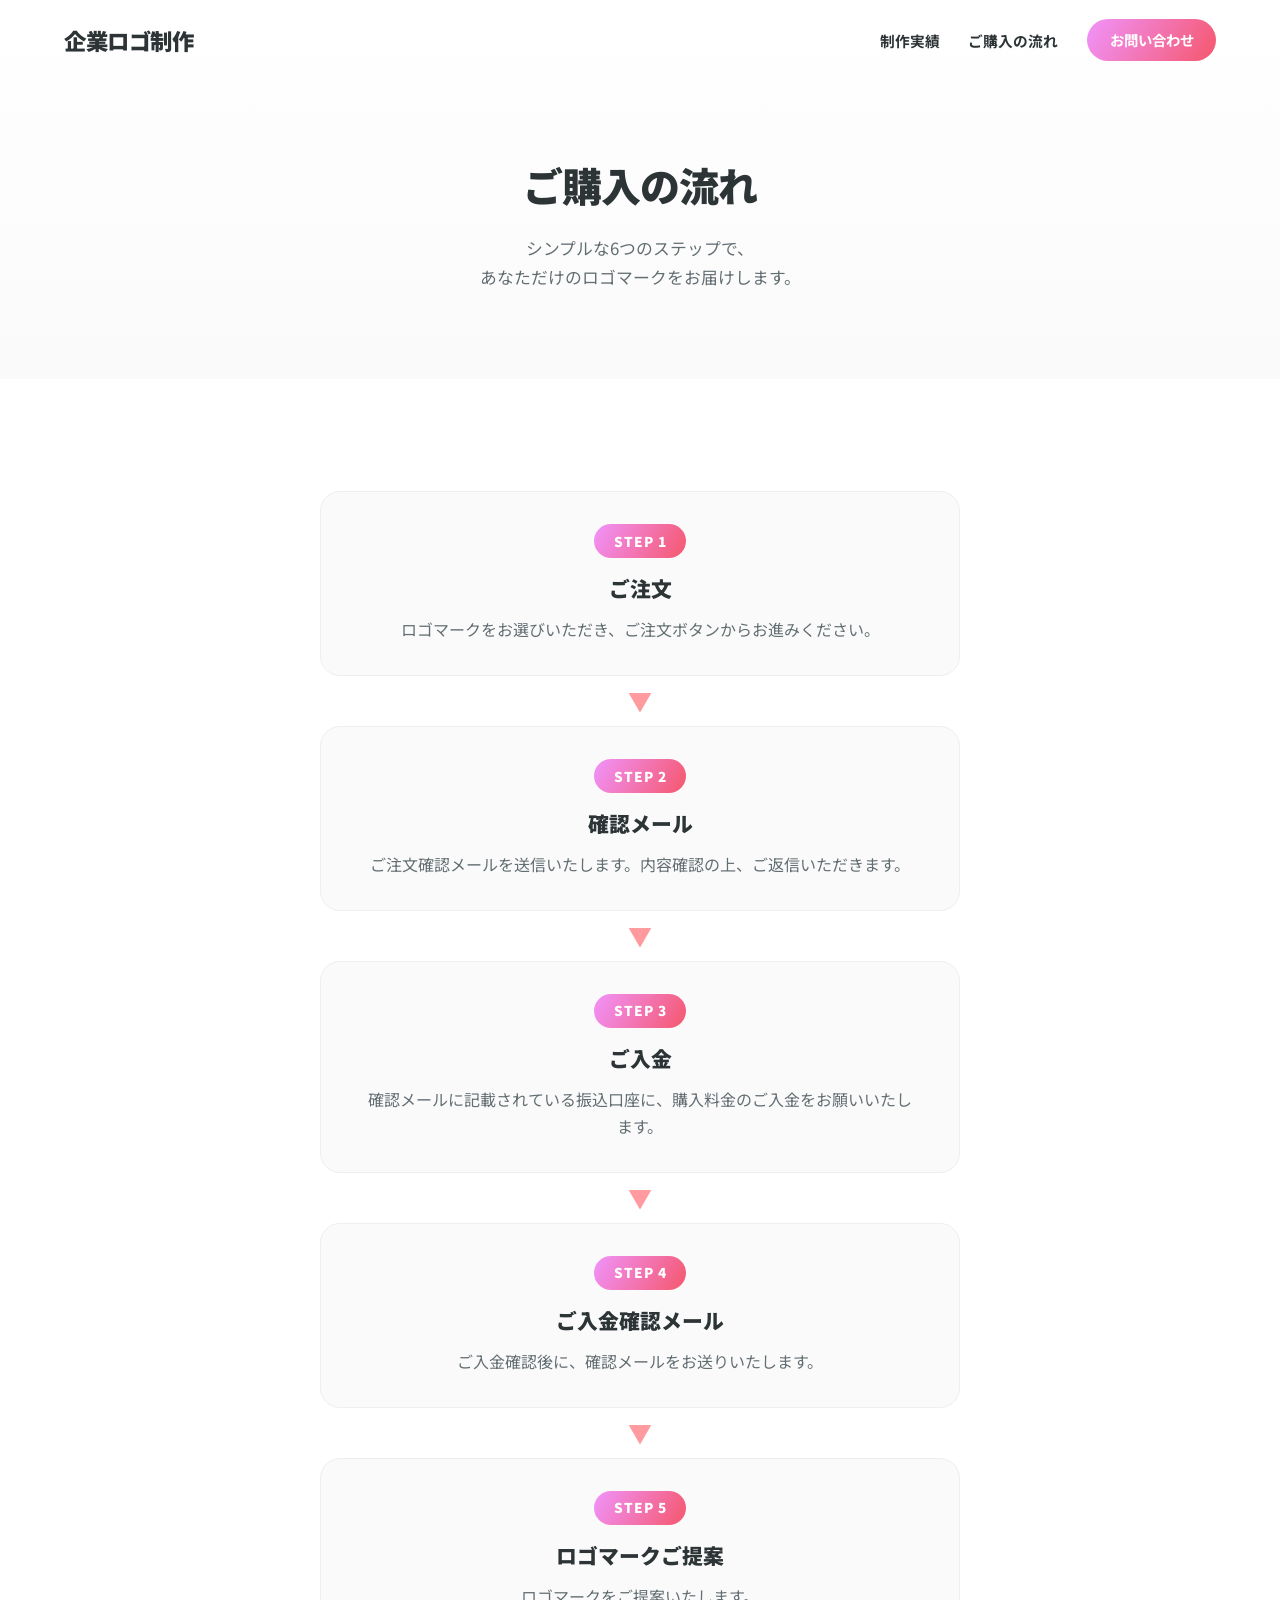
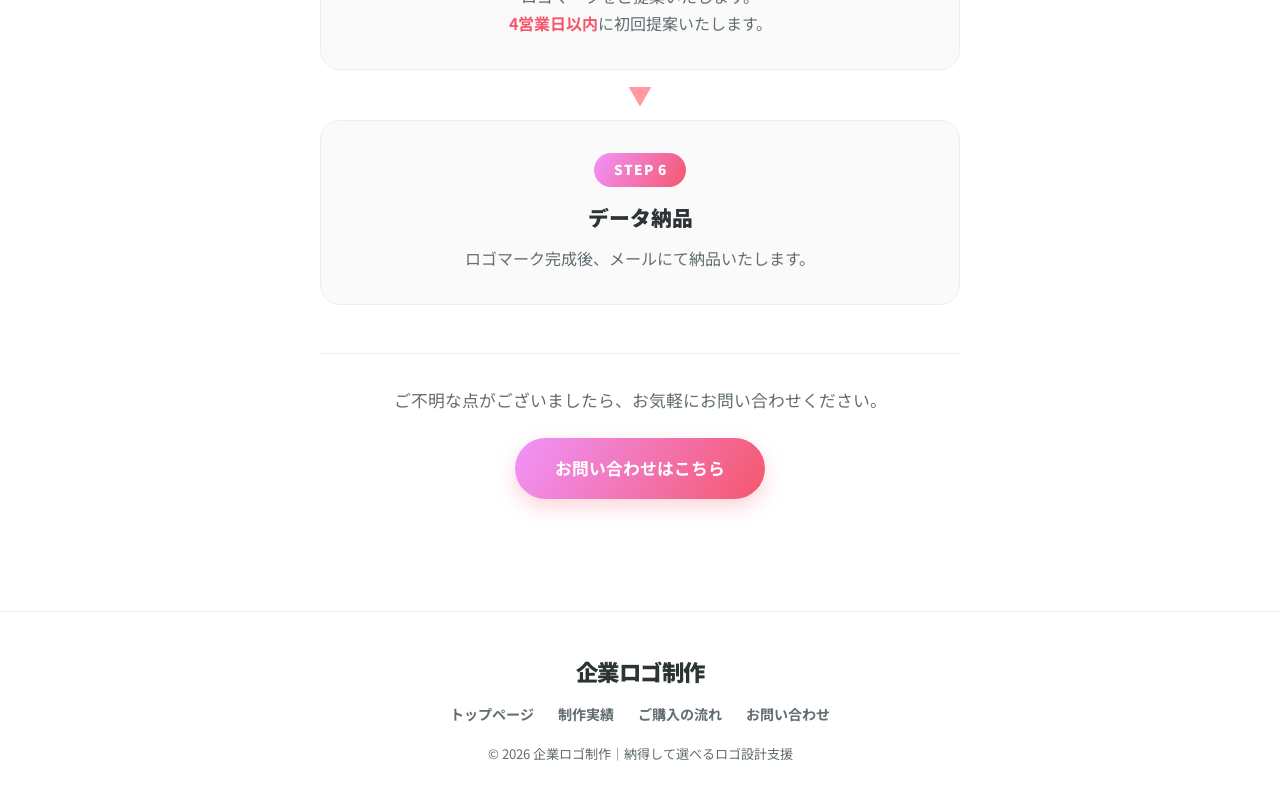
==== flow.html @ 07ab7337 "Add files via upload" ====
<!DOCTYPE html>
<html lang="ja">

<head>
    <meta charset="UTF-8">
    <meta name="viewport" content="width=device-width, initial-scale=1.0">
    <title>ご購入の流れ｜企業ロゴ制作</title>
    <meta name="description" content="企業ロゴの購入方法をSTEP1からSTEP6まで分かりやすくご案内します。">
    <link rel="preconnect" href="https://fonts.googleapis.com">
    <link rel="preconnect" href="https://fonts.gstatic.com" crossorigin>
    <link href="https://fonts.googleapis.com/css2?family=Noto+Sans+JP:wght@400;700;900&display=swap" rel="stylesheet">
    <link rel="stylesheet" href="style.css">
</head>

<body>
    <!-- Navbar -->
    <nav class="navbar">
        <a href="index.html" class="logo-text">企業ロゴ制作</a>
        <ul class="nav-links">
            <li><a href="index.html#gallery">制作実績</a></li>
            <li><a href="flow.html">ご購入の流れ</a></li>
            <li><a href="index.html#contact" class="btn-primary-sm">お問い合わせ</a></li>
        </ul>
        <button class="hamburger" id="hamburger" aria-label="メニューを開く">
            <span></span><span></span><span></span>
        </button>
    </nav>

    <!-- Flow Hero -->
    <header class="flow-hero">
        <div class="flow-hero-inner fade-in">
            <h1>ご購入の流れ</h1>
            <p>シンプルな6つのステップで、<br>あなただけのロゴマークをお届けします。</p>
        </div>
    </header>

    <!-- Steps Section -->
    <section class="steps-section section-padding">
        <div class="steps-container">

            <div class="step-card fade-in">
                <div class="step-number">STEP 1</div>
                <div class="step-label">ご注文</div>
                <p>ロゴマークをお選びいただき、ご注文ボタンからお進みください。</p>
            </div>

            <div class="step-arrow fade-in">▼</div>

            <div class="step-card fade-in">
                <div class="step-number">STEP 2</div>
                <div class="step-label">確認メール</div>
                <p>ご注文確認メールを送信いたします。内容確認の上、ご返信いただきます。</p>
            </div>

            <div class="step-arrow fade-in">▼</div>

            <div class="step-card fade-in">
                <div class="step-number">STEP 3</div>
                <div class="step-label">ご入金</div>
                <p>確認メールに記載されている振込口座に、購入料金のご入金をお願いいたします。</p>
            </div>

            <div class="step-arrow fade-in">▼</div>

            <div class="step-card fade-in">
                <div class="step-number">STEP 4</div>
                <div class="step-label">ご入金確認メール</div>
                <p>ご入金確認後に、確認メールをお送りいたします。</p>
            </div>

            <div class="step-arrow fade-in">▼</div>

            <div class="step-card fade-in">
                <div class="step-number">STEP 5</div>
                <div class="step-label">ロゴマークご提案</div>
                <p>ロゴマークをご提案いたします。<br><strong>4営業日以内</strong>に初回提案いたします。</p>
            </div>

            <div class="step-arrow fade-in">▼</div>

            <div class="step-card fade-in">
                <div class="step-number">STEP 6</div>
                <div class="step-label">データ納品</div>
                <p>ロゴマーク完成後、メールにて納品いたします。</p>
            </div>

        </div>

        <div class="steps-cta fade-in">
            <p>ご不明な点がございましたら、お気軽にお問い合わせください。</p>
            <a href="index.html#contact" class="btn-primary">お問い合わせはこちら</a>
        </div>
    </section>

    <!-- Footer -->
    <footer>
        <div class="footer-content">
            <div class="logo-text">企業ロゴ制作</div>
            <div class="footer-links">
                <a href="index.html">トップページ</a>
                <a href="index.html#gallery">制作実績</a>
                <a href="flow.html">ご購入の流れ</a>
                <a href="index.html#contact">お問い合わせ</a>
            </div>
            <p>&copy; 2026 企業ロゴ制作｜納得して選べるロゴ設計支援</p>
        </div>
    </footer>

    <script src="script.js"></script>
</body>

</html>
---- style.css ----
/* ===== Base Styles & Variables ===== */
:root {
    --bg-color: #fafafa;
    --text-main: #2d3436;
    --text-muted: #636e72;
    --primary: #f5576c;
    --primary-light: #ff9a9e;
    --primary-gradient: linear-gradient(135deg, #ff9a9e 0%, #fecfef 100%);
    --secondary-gradient: linear-gradient(120deg, #f093fb 0%, #f5576c 100%);
    --tertiary-gradient: linear-gradient(120deg, #84fab0 0%, #8fd3f4 100%);
    --accent-yellow: linear-gradient(135deg, #f6d365 0%, #fda085 100%);
    --accent-blue: linear-gradient(135deg, #a18cd1 0%, #fbc2eb 100%);
    --glass-bg: rgba(255, 255, 255, 0.85);
    --glass-border: rgba(255, 255, 255, 0.6);
    --card-shadow: 0 8px 32px rgba(0, 0, 0, 0.06);
    --font-main: 'Noto Sans JP', sans-serif;
    --transition: all 0.3s cubic-bezier(0.25, 0.8, 0.25, 1);
    --radius: 20px;
}

* {
    margin: 0;
    padding: 0;
    box-sizing: border-box;
}

html {
    scroll-behavior: smooth;
}

body {
    font-family: var(--font-main);
    background-color: var(--bg-color);
    color: var(--text-main);
    line-height: 1.7;
    overflow-x: hidden;
}

/* ===== Typography ===== */
h1,
h2,
h3,
h4 {
    font-weight: 900;
    line-height: 1.25;
    color: var(--text-main);
}

h1 {
    font-size: 3.2rem;
    margin-bottom: 1.5rem;
    letter-spacing: -1px;
}

h2 {
    font-size: 2.2rem;
    margin-bottom: 0.8rem;
}

.gradient-text {
    background: var(--secondary-gradient);
    -webkit-background-clip: text;
    -webkit-text-fill-color: transparent;
    background-clip: text;
}

p {
    color: var(--text-muted);
    font-size: 1.05rem;
    margin-bottom: 1.5rem;
}

/* ===== Section Title ===== */
.section-title {
    text-align: center;
    max-width: 600px;
    margin: 0 auto 3.5rem;
}

.section-title h2 {
    position: relative;
    display: inline-block;
}

.section-title h2::after {
    content: '';
    position: absolute;
    bottom: -8px;
    left: 50%;
    transform: translateX(-50%);
    width: 50px;
    height: 4px;
    background: var(--primary-gradient);
    border-radius: 2px;
}

/* ===== Glass Card ===== */
.glass-card {
    background: var(--glass-bg);
    backdrop-filter: blur(16px);
    border: 1px solid var(--glass-border);
    border-radius: var(--radius);
    padding: 2.5rem;
    box-shadow: var(--card-shadow);
    transition: var(--transition);
}

.glass-card:hover {
    transform: translateY(-4px);
    box-shadow: 0 14px 40px rgba(245, 87, 108, 0.12);
}

/* ===== Buttons ===== */
.btn-primary,
.btn-primary-sm {
    background: var(--secondary-gradient);
    color: #fff;
    border: none;
    border-radius: 50px;
    font-weight: 700;
    cursor: pointer;
    text-decoration: none;
    transition: var(--transition);
    display: inline-block;
    text-align: center;
}

.btn-primary {
    padding: 1rem 2.5rem;
    font-size: 1.05rem;
    box-shadow: 0 8px 20px rgba(245, 87, 108, 0.25);
}

.btn-primary-sm {
    padding: 0.55rem 1.4rem;
    font-size: 0.9rem;
}

.btn-primary:hover,
.btn-primary-sm:hover {
    transform: translateY(-3px) scale(1.02);
    box-shadow: 0 12px 28px rgba(245, 87, 108, 0.35);
}

.btn-secondary {
    background: #fff;
    color: var(--text-main);
    border: 2px solid #ffeaa7;
    border-radius: 50px;
    padding: 0.9rem 2.2rem;
    font-size: 1.05rem;
    font-weight: 700;
    text-decoration: none;
    transition: var(--transition);
    display: inline-block;
    box-shadow: 0 4px 12px rgba(0, 0, 0, 0.04);
}

.btn-secondary:hover {
    border-color: var(--primary-light);
    transform: translateY(-3px);
    box-shadow: 0 8px 20px rgba(255, 154, 158, 0.18);
}

.w-100 {
    width: 100%;
}

/* ===== Navigation ===== */
.navbar {
    display: flex;
    justify-content: space-between;
    align-items: center;
    padding: 1.2rem 5%;
    position: fixed;
    top: 0;
    left: 0;
    width: 100%;
    z-index: 1000;
    transition: var(--transition);
}

.navbar.scrolled {
    background: rgba(255, 255, 255, 0.92);
    backdrop-filter: blur(20px);
    box-shadow: 0 2px 12px rgba(0, 0, 0, 0.06);
    padding: 0.8rem 5%;
}

.logo-text {
    font-size: 1.4rem;
    font-weight: 900;
    color: var(--text-main);
    text-decoration: none;
    letter-spacing: -0.5px;
}

.nav-links {
    display: flex;
    list-style: none;
    gap: 1.8rem;
    align-items: center;
}

.nav-links a:not(.btn-primary-sm) {
    color: var(--text-main);
    text-decoration: none;
    font-weight: 700;
    font-size: 0.92rem;
    transition: var(--transition);
}

.nav-links a:not(.btn-primary-sm):hover {
    color: var(--primary);
}

/* Hamburger */
.hamburger {
    display: none;
    background: none;
    border: none;
    cursor: pointer;
    flex-direction: column;
    gap: 5px;
    padding: 6px;
    z-index: 1001;
}

.hamburger span {
    display: block;
    width: 24px;
    height: 2.5px;
    background: var(--text-main);
    border-radius: 2px;
    transition: var(--transition);
}

/* ===== Layout ===== */
.section-padding {
    padding: 7rem 5%;
}

/* ===== Hero (LP Top Page) ===== */
.hero {
    min-height: 100vh;
    display: flex;
    align-items: center;
    justify-content: center;
    text-align: center;
    padding: 0 5%;
    position: relative;
    background: linear-gradient(180deg, #fff 0%, var(--bg-color) 100%);
}

.hero-inner {
    max-width: 720px;
}

.hero-sub {
    font-size: 1.15rem;
    max-width: 520px;
    margin: 0 auto 2.5rem;
}

.hero-buttons {
    display: flex;
    gap: 1rem;
    justify-content: center;
    flex-wrap: wrap;
}

/* ===== Gallery Grid (Instagram-style) ===== */
.gallery {
    background: #fff;
}

.gallery-grid {
    display: grid;
    grid-template-columns: repeat(3, 1fr);
    gap: 4px;
    max-width: 960px;
    margin: 0 auto;
    border-radius: var(--radius);
    overflow: hidden;
}

.gallery-item {
    aspect-ratio: 1 / 1;
    overflow: hidden;
    position: relative;
    cursor: pointer;
    background: #f0f0f0;
}

.gallery-item img {
    width: 100%;
    height: 100%;
    object-fit: cover;
    transition: transform 0.4s ease;
}

.gallery-item:hover img {
    transform: scale(1.08);
}

/* Placeholder logos (until real images) */
.placeholder-logo {
    width: 100%;
    height: 100%;
    display: flex;
    align-items: center;
    justify-content: center;
    font-size: 3rem;
    font-weight: 900;
    color: #fff;
    text-shadow: 0 3px 8px rgba(0, 0, 0, 0.15);
    transition: transform 0.4s ease;
}

.gallery-item:hover .placeholder-logo {
    transform: scale(1.08);
}

.grad-bg-1 {
    background: var(--primary-gradient);
}

.grad-bg-2 {
    background: var(--secondary-gradient);
}

.grad-bg-3 {
    background: var(--tertiary-gradient);
}

.grad-bg-4 {
    background: var(--accent-yellow);
}

.grad-bg-5 {
    background: var(--accent-blue);
}

.grad-bg-6 {
    background: linear-gradient(135deg, #667eea 0%, #764ba2 100%);
}

/* ===== Contact ===== */
.contact-container {
    display: flex;
    gap: 3.5rem;
    max-width: 960px;
    margin: 0 auto;
    background: #fff;
}

.contact-info {
    flex: 1;
}

.contact-info h2 {
    position: relative;
    display: inline-block;
}

.contact-info h2::after {
    content: '';
    position: absolute;
    bottom: -8px;
    left: 0;
    width: 40px;
    height: 4px;
    background: var(--primary-gradient);
    border-radius: 2px;
}

.contact-form {
    flex: 1;
    display: flex;
    flex-direction: column;
    gap: 1.3rem;
}

.form-group {
    display: flex;
    flex-direction: column;
    gap: 0.4rem;
}

label {
    font-size: 0.88rem;
    font-weight: 700;
    color: var(--text-main);
}

input,
textarea {
    background: #f8f9fa;
    border: 2px solid #e9ecef;
    border-radius: 12px;
    padding: 0.9rem 1rem;
    color: var(--text-main);
    font-family: var(--font-main);
    font-size: 1rem;
    transition: var(--transition);
}

input:focus,
textarea:focus {
    outline: none;
    border-color: var(--primary-light);
    background: #fff;
    box-shadow: 0 0 0 4px rgba(255, 154, 158, 0.15);
}

/* ===== Flow Page Hero ===== */
.flow-hero {
    padding: 10rem 5% 4rem;
    text-align: center;
    background: linear-gradient(180deg, #fff 0%, var(--bg-color) 100%);
}

.flow-hero-inner {
    max-width: 600px;
    margin: 0 auto;
}

.flow-hero h1 {
    font-size: 2.5rem;
}

/* ===== Steps ===== */
.steps-section {
    background: #fff;
}

.steps-container {
    max-width: 640px;
    margin: 0 auto;
    display: flex;
    flex-direction: column;
    align-items: center;
    gap: 0;
}

.step-card {
    width: 100%;
    background: var(--bg-color);
    border: 1px solid #eee;
    border-radius: var(--radius);
    padding: 2rem 2.5rem;
    text-align: center;
    transition: var(--transition);
}

.step-card:hover {
    transform: translateY(-3px);
    box-shadow: 0 10px 25px rgba(0, 0, 0, 0.06);
    border-color: var(--primary-light);
}

.step-number {
    display: inline-block;
    background: var(--secondary-gradient);
    color: #fff;
    font-weight: 900;
    font-size: 0.85rem;
    padding: 0.35rem 1.2rem;
    border-radius: 50px;
    margin-bottom: 0.8rem;
    letter-spacing: 1px;
}

.step-label {
    font-size: 1.3rem;
    font-weight: 900;
    margin-bottom: 0.6rem;
    color: var(--text-main);
}

.step-card p {
    margin-bottom: 0;
    font-size: 1rem;
}

.step-card p strong {
    color: var(--primary);
}

.step-arrow {
    font-size: 1.5rem;
    color: var(--primary-light);
    padding: 0.8rem 0;
    text-align: center;
    line-height: 1;
}

.steps-cta {
    text-align: center;
    margin-top: 3rem;
    padding-top: 2rem;
    border-top: 1px solid #eee;
    max-width: 640px;
    margin-left: auto;
    margin-right: auto;
}

/* ===== Footer ===== */
footer {
    padding: 2.5rem 5%;
    border-top: 1px solid #eee;
    text-align: center;
    background: #fff;
}

footer .logo-text {
    margin-bottom: 0.8rem;
    display: block;
}

.footer-links {
    display: flex;
    justify-content: center;
    gap: 1.5rem;
    margin-bottom: 1rem;
    flex-wrap: wrap;
}

.footer-links a {
    color: var(--text-muted);
    text-decoration: none;
    font-size: 0.88rem;
    font-weight: 700;
    transition: var(--transition);
}

.footer-links a:hover {
    color: var(--primary);
}

footer p {
    margin: 0;
    font-size: 0.82rem;
}

/* ===== Animations ===== */
.fade-in {
    opacity: 0;
    transform: translateY(24px);
    transition: opacity 0.7s ease-out, transform 0.7s ease-out;
}

.fade-in.appear {
    opacity: 1;
    transform: translateY(0);
}

.scroll-delay-1 {
    transition-delay: 0.15s;
}

.scroll-delay-2 {
    transition-delay: 0.3s;
}

/* ===== Responsive ===== */
@media (max-width: 900px) {
    h1 {
        font-size: 2.5rem;
    }

    .contact-container {
        flex-direction: column;
    }

    .gallery-grid {
        grid-template-columns: repeat(3, 1fr);
        gap: 3px;
    }
}

@media (max-width: 600px) {
    .nav-links {
        display: none;
        flex-direction: column;
        position: fixed;
        top: 0;
        left: 0;
        width: 100%;
        height: 100vh;
        background: rgba(255, 255, 255, 0.97);
        justify-content: center;
        align-items: center;
        gap: 2rem;
        z-index: 999;
    }

    .nav-links.active {
        display: flex;
    }

    .hamburger {
        display: flex;
    }

    .hamburger.active span:nth-child(1) {
        transform: rotate(45deg) translate(5px, 5px);
    }

    .hamburger.active span:nth-child(2) {
        opacity: 0;
    }

    .hamburger.active span:nth-child(3) {
        transform: rotate(-45deg) translate(5px, -5px);
    }

    h1 {
        font-size: 2rem;
    }

    .section-padding {
        padding: 4.5rem 5%;
    }

    h2 {
        font-size: 1.7rem;
    }

    .gallery-grid {
        grid-template-columns: repeat(2, 1fr);
        gap: 2px;
        border-radius: 12px;
    }

    .step-card {
        padding: 1.5rem;
    }

    .contact-container {
        padding: 1.5rem;
    }
}
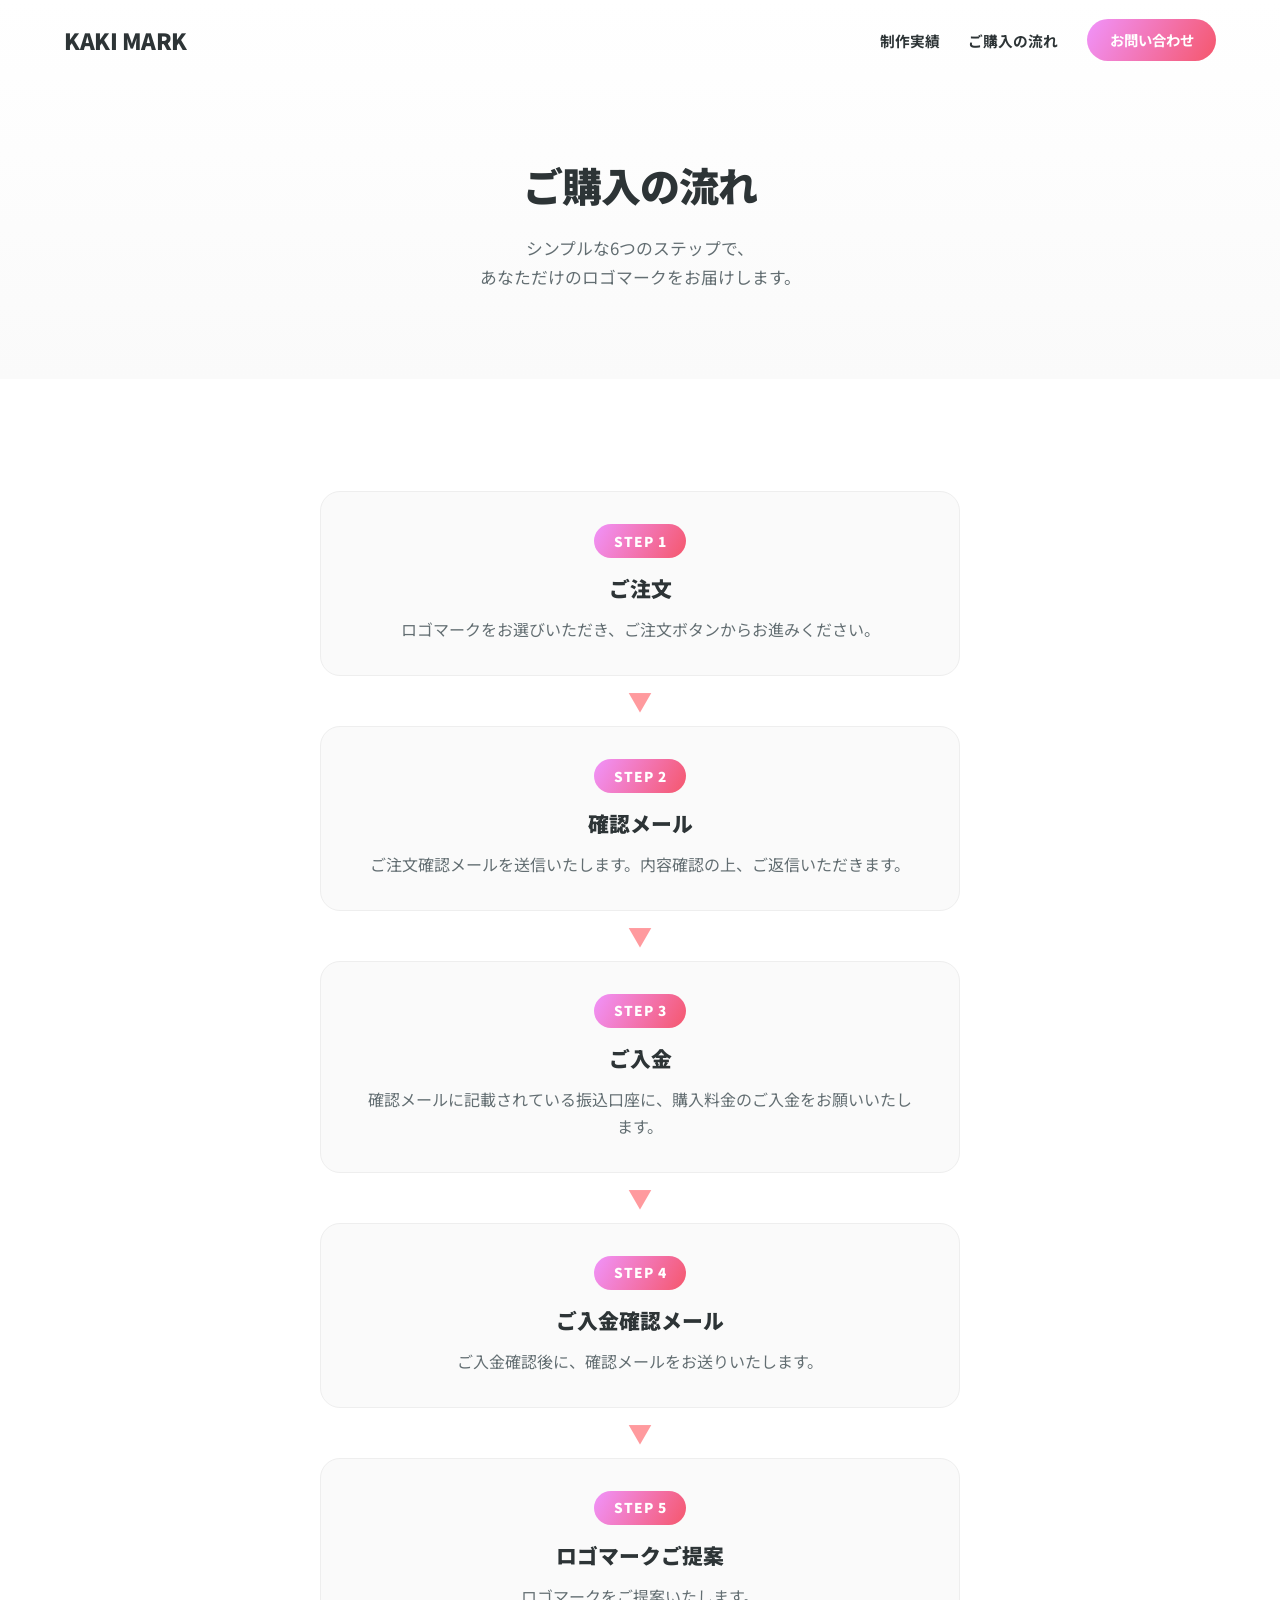
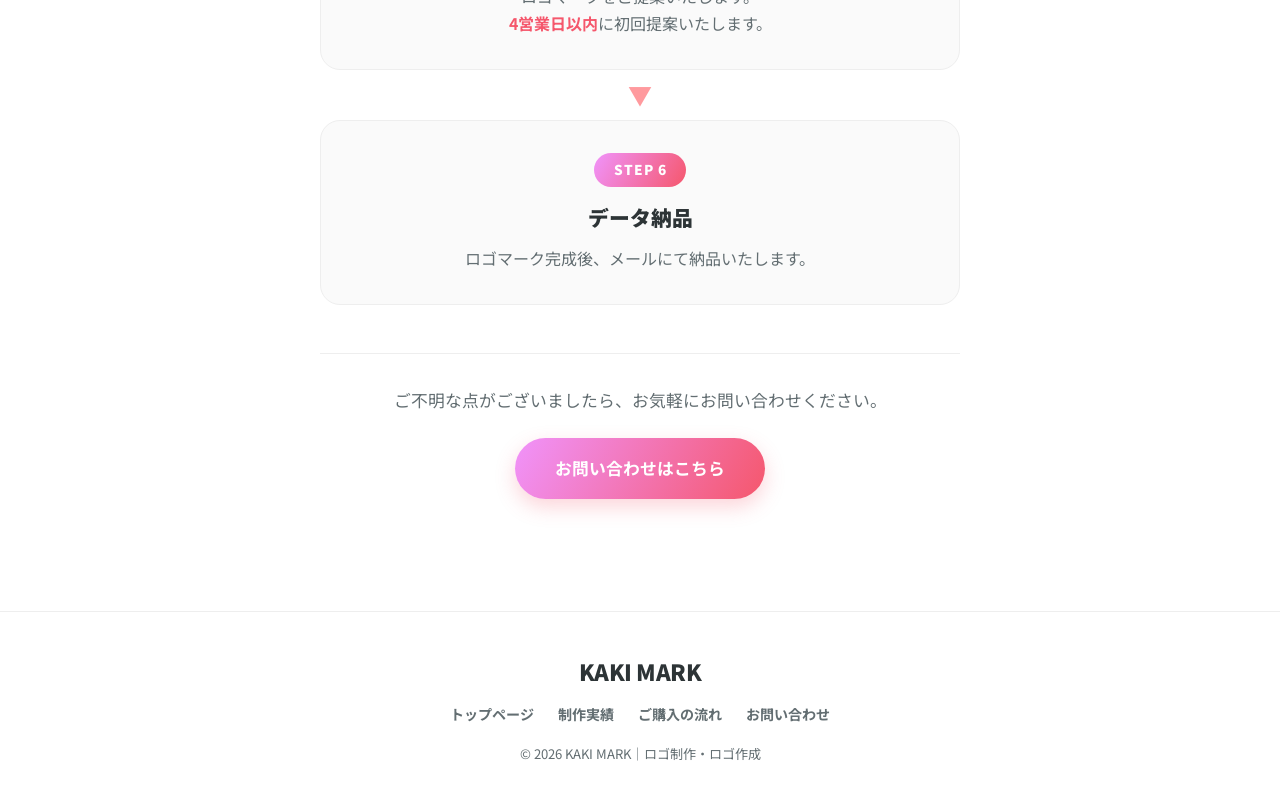
==== commit 5aad49d4: "Add files via upload" ====
--- a/flow.html
+++ b/flow.html
@@ -4,18 +4,19 @@
 <head>
     <meta charset="UTF-8">
     <meta name="viewport" content="width=device-width, initial-scale=1.0">
-    <title>ご購入の流れ｜企業ロゴ制作</title>
+    <title>ご購入の流れ｜KAKI MARK</title>
     <meta name="description" content="企業ロゴの購入方法をSTEP1からSTEP6まで分かりやすくご案内します。">
     <link rel="preconnect" href="https://fonts.googleapis.com">
     <link rel="preconnect" href="https://fonts.gstatic.com" crossorigin>
     <link href="https://fonts.googleapis.com/css2?family=Noto+Sans+JP:wght@400;700;900&display=swap" rel="stylesheet">
+    <link rel="canonical" href="https://kaki-palette.github.io/logo-LP/flow.html">
     <link rel="stylesheet" href="style.css">
 </head>
 
 <body>
     <!-- Navbar -->
     <nav class="navbar">
-        <a href="index.html" class="logo-text">企業ロゴ制作</a>
+        <a href="index.html" class="logo-text">KAKI MARK</a>
         <ul class="nav-links">
             <li><a href="index.html#gallery">制作実績</a></li>
             <li><a href="flow.html">ご購入の流れ</a></li>
@@ -95,14 +96,14 @@
     <!-- Footer -->
     <footer>
         <div class="footer-content">
-            <div class="logo-text">企業ロゴ制作</div>
+            <div class="logo-text">KAKI MARK</div>
             <div class="footer-links">
                 <a href="index.html">トップページ</a>
                 <a href="index.html#gallery">制作実績</a>
                 <a href="flow.html">ご購入の流れ</a>
                 <a href="index.html#contact">お問い合わせ</a>
             </div>
-            <p>&copy; 2026 企業ロゴ制作｜納得して選べるロゴ設計支援</p>
+            <p>&copy; 2026 KAKI MARK｜ロゴ制作・ロゴ作成</p>
         </div>
     </footer>
 
--- a/style.css
+++ b/style.css
@@ -1,643 +1,1250 @@
-/* ===== Base Styles & Variables ===== */
-:root {
-    --bg-color: #fafafa;
-    --text-main: #2d3436;
-    --text-muted: #636e72;
-    --primary: #f5576c;
-    --primary-light: #ff9a9e;
-    --primary-gradient: linear-gradient(135deg, #ff9a9e 0%, #fecfef 100%);
-    --secondary-gradient: linear-gradient(120deg, #f093fb 0%, #f5576c 100%);
-    --tertiary-gradient: linear-gradient(120deg, #84fab0 0%, #8fd3f4 100%);
-    --accent-yellow: linear-gradient(135deg, #f6d365 0%, #fda085 100%);
-    --accent-blue: linear-gradient(135deg, #a18cd1 0%, #fbc2eb 100%);
-    --glass-bg: rgba(255, 255, 255, 0.85);
-    --glass-border: rgba(255, 255, 255, 0.6);
-    --card-shadow: 0 8px 32px rgba(0, 0, 0, 0.06);
-    --font-main: 'Noto Sans JP', sans-serif;
-    --transition: all 0.3s cubic-bezier(0.25, 0.8, 0.25, 1);
-    --radius: 20px;
-}
-
-* {
-    margin: 0;
-    padding: 0;
-    box-sizing: border-box;
-}
-
-html {
-    scroll-behavior: smooth;
-}
-
-body {
-    font-family: var(--font-main);
-    background-color: var(--bg-color);
-    color: var(--text-main);
-    line-height: 1.7;
-    overflow-x: hidden;
-}
-
-/* ===== Typography ===== */
-h1,
-h2,
-h3,
-h4 {
-    font-weight: 900;
-    line-height: 1.25;
-    color: var(--text-main);
-}
-
-h1 {
-    font-size: 3.2rem;
-    margin-bottom: 1.5rem;
-    letter-spacing: -1px;
-}
-
-h2 {
-    font-size: 2.2rem;
-    margin-bottom: 0.8rem;
-}
-
-.gradient-text {
-    background: var(--secondary-gradient);
-    -webkit-background-clip: text;
-    -webkit-text-fill-color: transparent;
-    background-clip: text;
-}
-
-p {
-    color: var(--text-muted);
-    font-size: 1.05rem;
-    margin-bottom: 1.5rem;
-}
-
-/* ===== Section Title ===== */
-.section-title {
-    text-align: center;
-    max-width: 600px;
-    margin: 0 auto 3.5rem;
-}
-
-.section-title h2 {
-    position: relative;
-    display: inline-block;
-}
-
-.section-title h2::after {
-    content: '';
-    position: absolute;
-    bottom: -8px;
-    left: 50%;
-    transform: translateX(-50%);
-    width: 50px;
-    height: 4px;
-    background: var(--primary-gradient);
-    border-radius: 2px;
-}
-
-/* ===== Glass Card ===== */
-.glass-card {
-    background: var(--glass-bg);
-    backdrop-filter: blur(16px);
-    border: 1px solid var(--glass-border);
-    border-radius: var(--radius);
-    padding: 2.5rem;
-    box-shadow: var(--card-shadow);
-    transition: var(--transition);
-}
-
-.glass-card:hover {
-    transform: translateY(-4px);
-    box-shadow: 0 14px 40px rgba(245, 87, 108, 0.12);
-}
-
-/* ===== Buttons ===== */
-.btn-primary,
-.btn-primary-sm {
-    background: var(--secondary-gradient);
-    color: #fff;
-    border: none;
-    border-radius: 50px;
-    font-weight: 700;
-    cursor: pointer;
-    text-decoration: none;
-    transition: var(--transition);
-    display: inline-block;
-    text-align: center;
-}
-
-.btn-primary {
-    padding: 1rem 2.5rem;
-    font-size: 1.05rem;
-    box-shadow: 0 8px 20px rgba(245, 87, 108, 0.25);
-}
-
-.btn-primary-sm {
-    padding: 0.55rem 1.4rem;
-    font-size: 0.9rem;
-}
-
-.btn-primary:hover,
-.btn-primary-sm:hover {
-    transform: translateY(-3px) scale(1.02);
-    box-shadow: 0 12px 28px rgba(245, 87, 108, 0.35);
-}
-
-.btn-secondary {
-    background: #fff;
-    color: var(--text-main);
-    border: 2px solid #ffeaa7;
-    border-radius: 50px;
-    padding: 0.9rem 2.2rem;
-    font-size: 1.05rem;
-    font-weight: 700;
-    text-decoration: none;
-    transition: var(--transition);
-    display: inline-block;
-    box-shadow: 0 4px 12px rgba(0, 0, 0, 0.04);
-}
-
-.btn-secondary:hover {
-    border-color: var(--primary-light);
-    transform: translateY(-3px);
-    box-shadow: 0 8px 20px rgba(255, 154, 158, 0.18);
-}
-
-.w-100 {
-    width: 100%;
-}
-
-/* ===== Navigation ===== */
-.navbar {
-    display: flex;
-    justify-content: space-between;
-    align-items: center;
-    padding: 1.2rem 5%;
-    position: fixed;
-    top: 0;
-    left: 0;
-    width: 100%;
-    z-index: 1000;
-    transition: var(--transition);
-}
-
-.navbar.scrolled {
-    background: rgba(255, 255, 255, 0.92);
-    backdrop-filter: blur(20px);
-    box-shadow: 0 2px 12px rgba(0, 0, 0, 0.06);
-    padding: 0.8rem 5%;
-}
-
-.logo-text {
-    font-size: 1.4rem;
-    font-weight: 900;
-    color: var(--text-main);
-    text-decoration: none;
-    letter-spacing: -0.5px;
-}
-
-.nav-links {
-    display: flex;
-    list-style: none;
-    gap: 1.8rem;
-    align-items: center;
-}
-
-.nav-links a:not(.btn-primary-sm) {
-    color: var(--text-main);
-    text-decoration: none;
-    font-weight: 700;
-    font-size: 0.92rem;
-    transition: var(--transition);
-}
-
-.nav-links a:not(.btn-primary-sm):hover {
-    color: var(--primary);
-}
-
-/* Hamburger */
-.hamburger {
-    display: none;
-    background: none;
-    border: none;
-    cursor: pointer;
-    flex-direction: column;
-    gap: 5px;
-    padding: 6px;
-    z-index: 1001;
-}
-
-.hamburger span {
-    display: block;
-    width: 24px;
-    height: 2.5px;
-    background: var(--text-main);
-    border-radius: 2px;
-    transition: var(--transition);
-}
-
-/* ===== Layout ===== */
-.section-padding {
-    padding: 7rem 5%;
-}
-
-/* ===== Hero (LP Top Page) ===== */
-.hero {
-    min-height: 100vh;
-    display: flex;
-    align-items: center;
-    justify-content: center;
-    text-align: center;
-    padding: 0 5%;
-    position: relative;
-    background: linear-gradient(180deg, #fff 0%, var(--bg-color) 100%);
-}
-
-.hero-inner {
-    max-width: 720px;
-}
-
-.hero-sub {
-    font-size: 1.15rem;
-    max-width: 520px;
-    margin: 0 auto 2.5rem;
-}
-
-.hero-buttons {
-    display: flex;
-    gap: 1rem;
-    justify-content: center;
-    flex-wrap: wrap;
-}
-
-/* ===== Gallery Grid (Instagram-style) ===== */
-.gallery {
-    background: #fff;
-}
-
-.gallery-grid {
-    display: grid;
-    grid-template-columns: repeat(3, 1fr);
-    gap: 4px;
-    max-width: 960px;
-    margin: 0 auto;
-    border-radius: var(--radius);
-    overflow: hidden;
-}
-
-.gallery-item {
-    aspect-ratio: 1 / 1;
-    overflow: hidden;
-    position: relative;
-    cursor: pointer;
-    background: #f0f0f0;
-}
-
-.gallery-item img {
-    width: 100%;
-    height: 100%;
-    object-fit: cover;
-    transition: transform 0.4s ease;
-}
-
-.gallery-item:hover img {
-    transform: scale(1.08);
-}
-
-/* Placeholder logos (until real images) */
-.placeholder-logo {
-    width: 100%;
-    height: 100%;
-    display: flex;
-    align-items: center;
-    justify-content: center;
-    font-size: 3rem;
-    font-weight: 900;
-    color: #fff;
-    text-shadow: 0 3px 8px rgba(0, 0, 0, 0.15);
-    transition: transform 0.4s ease;
-}
-
-.gallery-item:hover .placeholder-logo {
-    transform: scale(1.08);
-}
-
-.grad-bg-1 {
-    background: var(--primary-gradient);
-}
-
-.grad-bg-2 {
-    background: var(--secondary-gradient);
-}
-
-.grad-bg-3 {
-    background: var(--tertiary-gradient);
-}
-
-.grad-bg-4 {
-    background: var(--accent-yellow);
-}
-
-.grad-bg-5 {
-    background: var(--accent-blue);
-}
-
-.grad-bg-6 {
-    background: linear-gradient(135deg, #667eea 0%, #764ba2 100%);
-}
-
-/* ===== Contact ===== */
-.contact-container {
-    display: flex;
-    gap: 3.5rem;
-    max-width: 960px;
-    margin: 0 auto;
-    background: #fff;
-}
-
-.contact-info {
-    flex: 1;
-}
-
-.contact-info h2 {
-    position: relative;
-    display: inline-block;
-}
-
-.contact-info h2::after {
-    content: '';
-    position: absolute;
-    bottom: -8px;
-    left: 0;
-    width: 40px;
-    height: 4px;
-    background: var(--primary-gradient);
-    border-radius: 2px;
-}
-
-.contact-form {
-    flex: 1;
-    display: flex;
-    flex-direction: column;
-    gap: 1.3rem;
-}
-
-.form-group {
-    display: flex;
-    flex-direction: column;
-    gap: 0.4rem;
-}
-
-label {
-    font-size: 0.88rem;
-    font-weight: 700;
-    color: var(--text-main);
-}
-
-input,
-textarea {
-    background: #f8f9fa;
-    border: 2px solid #e9ecef;
-    border-radius: 12px;
-    padding: 0.9rem 1rem;
-    color: var(--text-main);
-    font-family: var(--font-main);
-    font-size: 1rem;
-    transition: var(--transition);
-}
-
-input:focus,
-textarea:focus {
-    outline: none;
-    border-color: var(--primary-light);
-    background: #fff;
-    box-shadow: 0 0 0 4px rgba(255, 154, 158, 0.15);
-}
-
-/* ===== Flow Page Hero ===== */
-.flow-hero {
-    padding: 10rem 5% 4rem;
-    text-align: center;
-    background: linear-gradient(180deg, #fff 0%, var(--bg-color) 100%);
-}
-
-.flow-hero-inner {
-    max-width: 600px;
-    margin: 0 auto;
-}
-
-.flow-hero h1 {
-    font-size: 2.5rem;
-}
-
-/* ===== Steps ===== */
-.steps-section {
-    background: #fff;
-}
-
-.steps-container {
-    max-width: 640px;
-    margin: 0 auto;
-    display: flex;
-    flex-direction: column;
-    align-items: center;
-    gap: 0;
-}
-
-.step-card {
-    width: 100%;
-    background: var(--bg-color);
-    border: 1px solid #eee;
-    border-radius: var(--radius);
-    padding: 2rem 2.5rem;
-    text-align: center;
-    transition: var(--transition);
-}
-
-.step-card:hover {
-    transform: translateY(-3px);
-    box-shadow: 0 10px 25px rgba(0, 0, 0, 0.06);
-    border-color: var(--primary-light);
-}
-
-.step-number {
-    display: inline-block;
-    background: var(--secondary-gradient);
-    color: #fff;
-    font-weight: 900;
-    font-size: 0.85rem;
-    padding: 0.35rem 1.2rem;
-    border-radius: 50px;
-    margin-bottom: 0.8rem;
-    letter-spacing: 1px;
-}
-
-.step-label {
-    font-size: 1.3rem;
-    font-weight: 900;
-    margin-bottom: 0.6rem;
-    color: var(--text-main);
-}
-
-.step-card p {
-    margin-bottom: 0;
-    font-size: 1rem;
-}
-
-.step-card p strong {
-    color: var(--primary);
-}
-
-.step-arrow {
-    font-size: 1.5rem;
-    color: var(--primary-light);
-    padding: 0.8rem 0;
-    text-align: center;
-    line-height: 1;
-}
-
-.steps-cta {
-    text-align: center;
-    margin-top: 3rem;
-    padding-top: 2rem;
-    border-top: 1px solid #eee;
-    max-width: 640px;
-    margin-left: auto;
-    margin-right: auto;
-}
-
-/* ===== Footer ===== */
-footer {
-    padding: 2.5rem 5%;
-    border-top: 1px solid #eee;
-    text-align: center;
-    background: #fff;
-}
-
-footer .logo-text {
-    margin-bottom: 0.8rem;
-    display: block;
-}
-
-.footer-links {
-    display: flex;
-    justify-content: center;
-    gap: 1.5rem;
-    margin-bottom: 1rem;
-    flex-wrap: wrap;
-}
-
-.footer-links a {
-    color: var(--text-muted);
-    text-decoration: none;
-    font-size: 0.88rem;
-    font-weight: 700;
-    transition: var(--transition);
-}
-
-.footer-links a:hover {
-    color: var(--primary);
-}
-
-footer p {
-    margin: 0;
-    font-size: 0.82rem;
-}
-
-/* ===== Animations ===== */
-.fade-in {
-    opacity: 0;
-    transform: translateY(24px);
-    transition: opacity 0.7s ease-out, transform 0.7s ease-out;
-}
-
-.fade-in.appear {
-    opacity: 1;
-    transform: translateY(0);
-}
-
-.scroll-delay-1 {
-    transition-delay: 0.15s;
-}
-
-.scroll-delay-2 {
-    transition-delay: 0.3s;
-}
-
-/* ===== Responsive ===== */
-@media (max-width: 900px) {
-    h1 {
-        font-size: 2.5rem;
-    }
-
-    .contact-container {
-        flex-direction: column;
-    }
-
-    .gallery-grid {
-        grid-template-columns: repeat(3, 1fr);
-        gap: 3px;
-    }
-}
-
-@media (max-width: 600px) {
-    .nav-links {
-        display: none;
-        flex-direction: column;
-        position: fixed;
-        top: 0;
-        left: 0;
-        width: 100%;
-        height: 100vh;
-        background: rgba(255, 255, 255, 0.97);
-        justify-content: center;
-        align-items: center;
-        gap: 2rem;
-        z-index: 999;
-    }
-
-    .nav-links.active {
-        display: flex;
-    }
-
-    .hamburger {
-        display: flex;
-    }
-
-    .hamburger.active span:nth-child(1) {
-        transform: rotate(45deg) translate(5px, 5px);
-    }
-
-    .hamburger.active span:nth-child(2) {
-        opacity: 0;
-    }
-
-    .hamburger.active span:nth-child(3) {
-        transform: rotate(-45deg) translate(5px, -5px);
-    }
-
-    h1 {
-        font-size: 2rem;
-    }
-
-    .section-padding {
-        padding: 4.5rem 5%;
-    }
-
-    h2 {
-        font-size: 1.7rem;
-    }
-
-    .gallery-grid {
-        grid-template-columns: repeat(2, 1fr);
-        gap: 2px;
-        border-radius: 12px;
-    }
-
-    .step-card {
-        padding: 1.5rem;
-    }
-
-    .contact-container {
-        padding: 1.5rem;
-    }
+/* ===== Base Styles & Variables ===== */
+:root {
+    --bg-color: #fafafa;
+    --text-main: #2d3436;
+    --text-muted: #636e72;
+    --primary: #f5576c;
+    --primary-light: #ff9a9e;
+    --primary-gradient: linear-gradient(135deg, #ff9a9e 0%, #fecfef 100%);
+    --secondary-gradient: linear-gradient(120deg, #f093fb 0%, #f5576c 100%);
+    --tertiary-gradient: linear-gradient(120deg, #84fab0 0%, #8fd3f4 100%);
+    --accent-yellow: linear-gradient(135deg, #f6d365 0%, #fda085 100%);
+    --accent-blue: linear-gradient(135deg, #a18cd1 0%, #fbc2eb 100%);
+    --glass-bg: rgba(255, 255, 255, 0.85);
+    --glass-border: rgba(255, 255, 255, 0.6);
+    --card-shadow: 0 8px 32px rgba(0, 0, 0, 0.06);
+    --font-main: 'Noto Sans JP', sans-serif;
+    --transition: all 0.3s cubic-bezier(0.25, 0.8, 0.25, 1);
+    --radius: 20px;
+}
+
+* {
+    margin: 0;
+    padding: 0;
+    box-sizing: border-box;
+}
+
+html {
+    scroll-behavior: smooth;
+}
+
+body {
+    font-family: var(--font-main);
+    background-color: var(--bg-color);
+    color: var(--text-main);
+    line-height: 1.7;
+    overflow-x: hidden;
+}
+
+/* ===== Typography ===== */
+h1, h2, h3, h4 {
+    font-weight: 900;
+    line-height: 1.25;
+    color: var(--text-main);
+}
+
+h1 {
+    font-size: 3.2rem;
+    margin-bottom: 1.5rem;
+    letter-spacing: -1px;
+}
+
+h2 {
+    font-size: 2.2rem;
+    margin-bottom: 0.8rem;
+}
+
+h3 {
+    font-size: 1.2rem;
+    margin-bottom: 0.5rem;
+}
+
+.gradient-text {
+    background: var(--secondary-gradient);
+    -webkit-background-clip: text;
+    -webkit-text-fill-color: transparent;
+    background-clip: text;
+}
+
+p {
+    color: var(--text-muted);
+    font-size: 1.05rem;
+    margin-bottom: 1.5rem;
+}
+
+/* ===== Section Title ===== */
+.section-title {
+    text-align: center;
+    max-width: 600px;
+    margin: 0 auto 3.5rem;
+}
+
+.section-title h2 {
+    position: relative;
+    display: inline-block;
+}
+
+.section-title h2::after {
+    content: '';
+    position: absolute;
+    bottom: -8px;
+    left: 50%;
+    transform: translateX(-50%);
+    width: 50px;
+    height: 4px;
+    background: var(--primary-gradient);
+    border-radius: 2px;
+}
+
+/* ===== Glass Card ===== */
+.glass-card {
+    background: var(--glass-bg);
+    backdrop-filter: blur(16px);
+    border: 1px solid var(--glass-border);
+    border-radius: var(--radius);
+    padding: 2.5rem;
+    box-shadow: var(--card-shadow);
+    transition: var(--transition);
+}
+
+.glass-card:hover {
+    transform: translateY(-4px);
+    box-shadow: 0 14px 40px rgba(245, 87, 108, 0.12);
+}
+
+/* ===== Buttons ===== */
+.btn-primary, .btn-primary-sm {
+    background: var(--secondary-gradient);
+    color: #fff;
+    border: none;
+    border-radius: 50px;
+    font-weight: 700;
+    cursor: pointer;
+    text-decoration: none;
+    transition: var(--transition);
+    display: inline-block;
+    text-align: center;
+}
+
+.btn-primary {
+    padding: 1rem 2.5rem;
+    font-size: 1.05rem;
+    box-shadow: 0 8px 20px rgba(245, 87, 108, 0.25);
+}
+
+.btn-primary-sm {
+    padding: 0.55rem 1.4rem;
+    font-size: 0.9rem;
+}
+
+.btn-primary:hover, .btn-primary-sm:hover {
+    transform: translateY(-3px) scale(1.02);
+    box-shadow: 0 12px 28px rgba(245, 87, 108, 0.35);
+}
+
+.btn-secondary {
+    background: #fff;
+    color: var(--text-main);
+    border: 2px solid #ffeaa7;
+    border-radius: 50px;
+    padding: 0.9rem 2.2rem;
+    font-size: 1.05rem;
+    font-weight: 700;
+    text-decoration: none;
+    transition: var(--transition);
+    display: inline-block;
+    box-shadow: 0 4px 12px rgba(0, 0, 0, 0.04);
+}
+
+.btn-secondary:hover {
+    border-color: var(--primary-light);
+    transform: translateY(-3px);
+    box-shadow: 0 8px 20px rgba(255, 154, 158, 0.18);
+}
+
+.btn-outline {
+    background: transparent;
+    color: #fff;
+    border: 2px solid rgba(255,255,255,0.6);
+    border-radius: 50px;
+    padding: 0.9rem 2.2rem;
+    font-size: 1.05rem;
+    font-weight: 700;
+    text-decoration: none;
+    transition: var(--transition);
+    display: inline-block;
+}
+
+.btn-outline:hover {
+    background: rgba(255,255,255,0.15);
+    border-color: #fff;
+    transform: translateY(-3px);
+}
+
+.w-100 { width: 100%; }
+
+/* ===== Navigation ===== */
+.navbar {
+    display: flex;
+    justify-content: space-between;
+    align-items: center;
+    padding: 1.2rem 5%;
+    position: fixed;
+    top: 0;
+    left: 0;
+    width: 100%;
+    z-index: 1000;
+    transition: var(--transition);
+}
+
+.navbar.scrolled {
+    background: rgba(255, 255, 255, 0.92);
+    backdrop-filter: blur(20px);
+    box-shadow: 0 2px 12px rgba(0, 0, 0, 0.06);
+    padding: 0.8rem 5%;
+}
+
+.logo-text {
+    font-size: 1.4rem;
+    font-weight: 900;
+    color: var(--text-main);
+    text-decoration: none;
+    letter-spacing: -0.5px;
+}
+
+.nav-links {
+    display: flex;
+    list-style: none;
+    gap: 1.8rem;
+    align-items: center;
+}
+
+.nav-links a:not(.btn-primary-sm) {
+    color: var(--text-main);
+    text-decoration: none;
+    font-weight: 700;
+    font-size: 0.92rem;
+    transition: var(--transition);
+}
+
+.nav-links a:not(.btn-primary-sm):hover {
+    color: var(--primary);
+}
+
+/* Hamburger */
+.hamburger {
+    display: none;
+    background: none;
+    border: none;
+    cursor: pointer;
+    flex-direction: column;
+    gap: 5px;
+    padding: 6px;
+    z-index: 1001;
+}
+
+.hamburger span {
+    display: block;
+    width: 24px;
+    height: 2.5px;
+    background: var(--text-main);
+    border-radius: 2px;
+    transition: var(--transition);
+}
+
+/* ===== Layout ===== */
+.section-padding {
+    padding: 7rem 5%;
+}
+
+/* ===== Hero ===== */
+.hero {
+    min-height: 100vh;
+    display: flex;
+    align-items: center;
+    justify-content: center;
+    text-align: center;
+    padding: 0 5%;
+    position: relative;
+    background: linear-gradient(180deg, #fff 0%, var(--bg-color) 100%);
+}
+
+.hero-inner {
+    max-width: 780px;
+}
+
+.hero-tag {
+    display: inline-block;
+    background: var(--primary-gradient);
+    color: #fff;
+    font-size: 0.88rem;
+    font-weight: 700;
+    padding: 0.4rem 1.5rem;
+    border-radius: 50px;
+    margin-bottom: 1.5rem;
+}
+
+.hero-sub {
+    font-size: 1.15rem;
+    max-width: 560px;
+    margin: 0 auto 2rem;
+}
+
+.hero-badges {
+    display: flex;
+    flex-wrap: wrap;
+    justify-content: center;
+    gap: 0.8rem;
+    margin-bottom: 2.5rem;
+}
+
+.badge-item {
+    display: flex;
+    align-items: center;
+    gap: 0.4rem;
+    background: #fff;
+    border: 1px solid #eee;
+    border-radius: 50px;
+    padding: 0.5rem 1.2rem;
+    font-size: 0.88rem;
+    font-weight: 700;
+    color: var(--text-main);
+    box-shadow: 0 2px 8px rgba(0,0,0,0.04);
+    transition: var(--transition);
+}
+
+.badge-item:hover {
+    border-color: var(--primary-light);
+    box-shadow: 0 4px 12px rgba(245,87,108,0.12);
+    transform: translateY(-2px);
+}
+
+.badge-icon {
+    font-size: 1.1rem;
+}
+
+.hero-buttons {
+    display: flex;
+    gap: 1rem;
+    justify-content: center;
+    flex-wrap: wrap;
+}
+
+/* ===== Fit Section (適・不適) ===== */
+.fit-section {
+    background: #fff;
+}
+
+.fit-grid {
+    display: grid;
+    grid-template-columns: repeat(2, 1fr);
+    gap: 2rem;
+    max-width: 960px;
+    margin: 0 auto;
+}
+
+.fit-card {
+    padding: 2rem;
+}
+
+.fit-card h3 {
+    font-size: 1.15rem;
+    margin-bottom: 1.2rem;
+    color: var(--text-main);
+}
+
+.fit-card ul {
+    list-style: none;
+    display: flex;
+    flex-direction: column;
+    gap: 0.7rem;
+}
+
+.fit-card ul li {
+    font-size: 0.95rem;
+    color: var(--text-muted);
+    padding-left: 1.2rem;
+    position: relative;
+}
+
+.fit-good ul li::before {
+    content: '●';
+    position: absolute;
+    left: 0;
+    color: #00b894;
+    font-size: 0.6rem;
+    top: 0.45rem;
+}
+
+.fit-caution ul li::before {
+    content: '●';
+    position: absolute;
+    left: 0;
+    color: #fdcb6e;
+    font-size: 0.6rem;
+    top: 0.45rem;
+}
+
+/* ===== Portfolio ===== */
+.portfolio {
+    background: var(--bg-color);
+}
+
+.portfolio-grid {
+    display: grid;
+    grid-template-columns: repeat(2, 1fr);
+    gap: 2rem;
+    max-width: 1100px;
+    margin: 0 auto;
+}
+
+.portfolio-card {
+    display: flex;
+    flex-direction: column;
+    overflow: hidden;
+    padding: 0;
+}
+
+.portfolio-card:hover {
+    transform: translateY(-4px);
+}
+
+.portfolio-img {
+    aspect-ratio: 4 / 3;
+    overflow: hidden;
+    background: #f0f0f0;
+}
+
+.portfolio-img img {
+    width: 100%;
+    height: 100%;
+    object-fit: cover;
+    transition: transform 0.4s ease;
+}
+
+.portfolio-card:hover .portfolio-img img {
+    transform: scale(1.05);
+}
+
+.portfolio-info {
+    padding: 1.8rem;
+}
+
+.portfolio-tag {
+    display: inline-block;
+    background: var(--primary-gradient);
+    color: #fff;
+    font-size: 0.75rem;
+    font-weight: 700;
+    padding: 0.25rem 0.8rem;
+    border-radius: 50px;
+    margin-bottom: 0.8rem;
+}
+
+.portfolio-info h3 {
+    font-size: 1.15rem;
+    margin-bottom: 0.6rem;
+}
+
+.portfolio-desc {
+    font-size: 0.92rem;
+    margin-bottom: 1rem;
+}
+
+.portfolio-meta {
+    display: flex;
+    flex-wrap: wrap;
+    gap: 0.8rem;
+}
+
+.portfolio-meta span {
+    font-size: 0.8rem;
+    color: var(--text-muted);
+    background: #f8f9fa;
+    padding: 0.3rem 0.8rem;
+    border-radius: 8px;
+}
+
+/* ===== Testimonials ===== */
+.testimonials {
+    background: #fff;
+}
+
+.testimonial-grid {
+    display: grid;
+    grid-template-columns: repeat(3, 1fr);
+    gap: 2rem;
+    max-width: 1100px;
+    margin: 0 auto;
+}
+
+.testimonial-card {
+    padding: 2rem;
+    text-align: center;
+}
+
+.testimonial-stars {
+    color: #f6d365;
+    font-size: 1.3rem;
+    margin-bottom: 1rem;
+    letter-spacing: 3px;
+}
+
+.testimonial-text {
+    font-size: 0.95rem;
+    color: var(--text-main);
+    font-style: italic;
+    margin-bottom: 1.2rem;
+    line-height: 1.8;
+}
+
+.testimonial-author {
+    display: flex;
+    flex-direction: column;
+    gap: 0.3rem;
+}
+
+.author-industry {
+    font-size: 0.85rem;
+    font-weight: 700;
+    color: var(--text-main);
+}
+
+.author-purpose {
+    font-size: 0.8rem;
+    color: var(--text-muted);
+}
+
+/* ===== Mid CTA ===== */
+.mid-cta {
+    background: var(--secondary-gradient);
+    padding: 4rem 5%;
+    text-align: center;
+}
+
+.mid-cta h2 {
+    color: #fff;
+    font-size: 1.8rem;
+    margin-bottom: 0.8rem;
+}
+
+.mid-cta p {
+    color: rgba(255,255,255,0.85);
+    margin-bottom: 2rem;
+}
+
+.mid-cta-buttons {
+    display: flex;
+    gap: 1rem;
+    justify-content: center;
+    flex-wrap: wrap;
+}
+
+.mid-cta .btn-primary {
+    background: #fff;
+    color: var(--primary);
+}
+
+.mid-cta .btn-primary:hover {
+    box-shadow: 0 12px 28px rgba(0,0,0,0.2);
+}
+
+/* ===== Pricing ===== */
+.pricing {
+    background: var(--bg-color);
+}
+
+.pricing-grid {
+    display: grid;
+    grid-template-columns: repeat(3, 1fr);
+    gap: 2rem;
+    max-width: 1100px;
+    margin: 0 auto;
+}
+
+.pricing-card {
+    text-align: center;
+    padding: 2.5rem 2rem;
+    position: relative;
+}
+
+.pricing-popular {
+    border: 2px solid var(--primary);
+    transform: scale(1.03);
+}
+
+.pricing-popular:hover {
+    transform: scale(1.03) translateY(-4px);
+}
+
+.pricing-badge {
+    display: inline-block;
+    background: var(--bg-color);
+    font-weight: 900;
+    font-size: 1rem;
+    padding: 0.3rem 1.5rem;
+    border-radius: 50px;
+    margin-bottom: 1.2rem;
+    color: var(--text-main);
+}
+
+.popular-badge {
+    background: var(--secondary-gradient);
+    color: #fff;
+}
+
+.popular-label {
+    background: #ffeaa7;
+    color: var(--text-main);
+    font-size: 0.7rem;
+    padding: 0.15rem 0.6rem;
+    border-radius: 50px;
+    margin-left: 0.4rem;
+    vertical-align: middle;
+}
+
+.pricing-price {
+    font-size: 2.5rem;
+    font-weight: 900;
+    color: var(--text-main);
+    margin-bottom: 0.5rem;
+}
+
+.pricing-price span {
+    font-size: 0.85rem;
+    font-weight: 400;
+    color: var(--text-muted);
+}
+
+.pricing-desc {
+    font-size: 0.9rem;
+    margin-bottom: 1.5rem;
+}
+
+.pricing-features {
+    list-style: none;
+    text-align: left;
+    margin-bottom: 2rem;
+    display: flex;
+    flex-direction: column;
+    gap: 0.6rem;
+}
+
+.pricing-features li {
+    font-size: 0.92rem;
+    padding: 0.3rem 0;
+}
+
+.pricing-features .included {
+    color: var(--text-main);
+}
+
+.pricing-features .excluded {
+    color: #b2bec3;
+}
+
+.pricing-note {
+    text-align: center;
+    max-width: 700px;
+    margin: 2rem auto 0;
+    font-size: 0.88rem;
+}
+
+/* ===== Deliverables ===== */
+.deliverables {
+    background: #fff;
+}
+
+.deliverables-grid {
+    display: grid;
+    grid-template-columns: repeat(2, 1fr);
+    gap: 2rem;
+    max-width: 1000px;
+    margin: 0 auto;
+}
+
+.deliverable-card {
+    padding: 2rem;
+}
+
+.deliverable-card h3 {
+    font-size: 1.15rem;
+    margin-bottom: 1.2rem;
+}
+
+.deliverable-card ul {
+    list-style: none;
+    display: flex;
+    flex-direction: column;
+    gap: 0.8rem;
+    margin-bottom: 1rem;
+}
+
+.deliverable-card ul li {
+    font-size: 0.92rem;
+    color: var(--text-muted);
+    line-height: 1.6;
+}
+
+.deliverable-card ul li strong {
+    color: var(--text-main);
+}
+
+.deliverable-note {
+    font-size: 0.85rem;
+    color: var(--primary);
+    margin-bottom: 0;
+}
+
+/* ===== Flow Timeline ===== */
+.flow-section {
+    background: var(--bg-color);
+}
+
+.flow-timeline {
+    max-width: 640px;
+    margin: 0 auto;
+    display: flex;
+    flex-direction: column;
+    align-items: center;
+}
+
+.flow-step {
+    display: flex;
+    gap: 1.5rem;
+    width: 100%;
+    align-items: flex-start;
+}
+
+.flow-step-number {
+    background: var(--secondary-gradient);
+    color: #fff;
+    font-weight: 900;
+    font-size: 0.75rem;
+    padding: 0.4rem 1rem;
+    border-radius: 50px;
+    white-space: nowrap;
+    margin-top: 0.2rem;
+    letter-spacing: 1px;
+}
+
+.flow-step-content {
+    flex: 1;
+}
+
+.flow-step-content h3 {
+    font-size: 1.1rem;
+    margin-bottom: 0.4rem;
+}
+
+.flow-step-content p {
+    font-size: 0.92rem;
+    margin-bottom: 0.5rem;
+}
+
+.flow-days {
+    font-size: 0.85rem;
+    font-weight: 700;
+    color: var(--primary);
+}
+
+.flow-connector {
+    width: 2px;
+    height: 30px;
+    background: linear-gradient(180deg, var(--primary-light), transparent);
+    margin: 0.5rem 0 0.5rem 2.6rem;
+}
+
+.flow-total {
+    text-align: center;
+    margin-top: 2.5rem;
+    padding-top: 2rem;
+    border-top: 1px solid #eee;
+    max-width: 640px;
+    margin-left: auto;
+    margin-right: auto;
+}
+
+.flow-total p {
+    font-size: 1rem;
+}
+
+.flow-total strong {
+    color: var(--primary);
+}
+
+/* ===== FAQ ===== */
+.faq {
+    background: #fff;
+}
+
+.faq-list {
+    max-width: 740px;
+    margin: 0 auto;
+    display: flex;
+    flex-direction: column;
+    gap: 0.8rem;
+}
+
+.faq-item {
+    border: 1px solid #eee;
+    border-radius: 14px;
+    overflow: hidden;
+    transition: var(--transition);
+}
+
+.faq-item:hover {
+    border-color: var(--primary-light);
+}
+
+.faq-question {
+    display: flex;
+    justify-content: space-between;
+    align-items: center;
+    width: 100%;
+    padding: 1.2rem 1.5rem;
+    background: none;
+    border: none;
+    font-size: 1rem;
+    font-weight: 700;
+    color: var(--text-main);
+    cursor: pointer;
+    font-family: var(--font-main);
+    text-align: left;
+    gap: 1rem;
+}
+
+.faq-icon {
+    font-size: 1.4rem;
+    font-weight: 400;
+    color: var(--primary);
+    transition: transform 0.3s ease;
+    flex-shrink: 0;
+}
+
+.faq-item.active .faq-icon {
+    transform: rotate(45deg);
+}
+
+.faq-answer {
+    max-height: 0;
+    overflow: hidden;
+    transition: max-height 0.35s ease, padding 0.35s ease;
+    padding: 0 1.5rem;
+}
+
+.faq-item.active .faq-answer {
+    max-height: 300px;
+    padding: 0 1.5rem 1.2rem;
+}
+
+.faq-answer p {
+    font-size: 0.95rem;
+    margin-bottom: 0;
+    line-height: 1.8;
+}
+
+/* ===== Operator ===== */
+.operator {
+    background: var(--bg-color);
+}
+
+.operator-card {
+    max-width: 640px;
+    margin: 0 auto;
+    padding: 2.5rem;
+}
+
+.operator-card:hover {
+    transform: none;
+}
+
+.operator-table {
+    width: 100%;
+    border-collapse: collapse;
+}
+
+.operator-table tr {
+    border-bottom: 1px solid #f0f0f0;
+}
+
+.operator-table tr:last-child {
+    border-bottom: none;
+}
+
+.operator-table th, .operator-table td {
+    padding: 0.9rem 0.5rem;
+    font-size: 0.95rem;
+    text-align: left;
+}
+
+.operator-table th {
+    color: var(--text-main);
+    font-weight: 700;
+    width: 35%;
+    white-space: nowrap;
+}
+
+.operator-table td {
+    color: var(--text-muted);
+}
+
+/* ===== Contact ===== */
+.contact {
+    background: #fff;
+}
+
+.contact-container {
+    display: flex;
+    gap: 3.5rem;
+    max-width: 1000px;
+    margin: 0 auto;
+    background: #fff;
+}
+
+.contact-info {
+    flex: 1;
+}
+
+.contact-info h2 {
+    position: relative;
+    display: inline-block;
+}
+
+.contact-info h2::after {
+    content: '';
+    position: absolute;
+    bottom: -8px;
+    left: 0;
+    width: 40px;
+    height: 4px;
+    background: var(--primary-gradient);
+    border-radius: 2px;
+}
+
+.contact-cta-options {
+    display: flex;
+    flex-direction: column;
+    gap: 1rem;
+    margin-top: 1.5rem;
+}
+
+.cta-option {
+    display: flex;
+    align-items: flex-start;
+    gap: 0.8rem;
+    padding: 1rem;
+    border: 1px solid #f0f0f0;
+    border-radius: 12px;
+    transition: var(--transition);
+}
+
+.cta-option:hover {
+    border-color: var(--primary-light);
+    background: #fef9f9;
+}
+
+.cta-option-icon {
+    font-size: 1.5rem;
+    flex-shrink: 0;
+    margin-top: 0.1rem;
+}
+
+.cta-option strong {
+    font-size: 0.92rem;
+    color: var(--text-main);
+    display: block;
+    margin-bottom: 0.2rem;
+}
+
+.cta-option p {
+    font-size: 0.82rem;
+    margin-bottom: 0;
+    color: var(--text-muted);
+}
+
+.contact-form {
+    flex: 1;
+    display: flex;
+    flex-direction: column;
+    gap: 1.3rem;
+}
+
+.form-group {
+    display: flex;
+    flex-direction: column;
+    gap: 0.4rem;
+}
+
+label {
+    font-size: 0.88rem;
+    font-weight: 700;
+    color: var(--text-main);
+}
+
+input, textarea, select {
+    background: #f8f9fa;
+    border: 2px solid #e9ecef;
+    border-radius: 12px;
+    padding: 0.9rem 1rem;
+    color: var(--text-main);
+    font-family: var(--font-main);
+    font-size: 1rem;
+    transition: var(--transition);
+}
+
+input:focus, textarea:focus, select:focus {
+    outline: none;
+    border-color: var(--primary-light);
+    background: #fff;
+    box-shadow: 0 0 0 4px rgba(255, 154, 158, 0.15);
+}
+
+/* ===== Flow Page Hero ===== */
+.flow-hero {
+    padding: 10rem 5% 4rem;
+    text-align: center;
+    background: linear-gradient(180deg, #fff 0%, var(--bg-color) 100%);
+}
+
+.flow-hero-inner {
+    max-width: 600px;
+    margin: 0 auto;
+}
+
+.flow-hero h1 {
+    font-size: 2.5rem;
+}
+
+/* ===== Steps (flow.html) ===== */
+.steps-section {
+    background: #fff;
+}
+
+.steps-container {
+    max-width: 640px;
+    margin: 0 auto;
+    display: flex;
+    flex-direction: column;
+    align-items: center;
+    gap: 0;
+}
+
+.step-card {
+    width: 100%;
+    background: var(--bg-color);
+    border: 1px solid #eee;
+    border-radius: var(--radius);
+    padding: 2rem 2.5rem;
+    text-align: center;
+    transition: var(--transition);
+}
+
+.step-card:hover {
+    transform: translateY(-3px);
+    box-shadow: 0 10px 25px rgba(0, 0, 0, 0.06);
+    border-color: var(--primary-light);
+}
+
+.step-number {
+    display: inline-block;
+    background: var(--secondary-gradient);
+    color: #fff;
+    font-weight: 900;
+    font-size: 0.85rem;
+    padding: 0.35rem 1.2rem;
+    border-radius: 50px;
+    margin-bottom: 0.8rem;
+    letter-spacing: 1px;
+}
+
+.step-label {
+    font-size: 1.3rem;
+    font-weight: 900;
+    margin-bottom: 0.6rem;
+    color: var(--text-main);
+}
+
+.step-card p {
+    margin-bottom: 0;
+    font-size: 1rem;
+}
+
+.step-card p strong {
+    color: var(--primary);
+}
+
+.step-arrow {
+    font-size: 1.5rem;
+    color: var(--primary-light);
+    padding: 0.8rem 0;
+    text-align: center;
+    line-height: 1;
+}
+
+.steps-cta {
+    text-align: center;
+    margin-top: 3rem;
+    padding-top: 2rem;
+    border-top: 1px solid #eee;
+    max-width: 640px;
+    margin-left: auto;
+    margin-right: auto;
+}
+
+/* ===== Footer ===== */
+footer {
+    padding: 2.5rem 5%;
+    border-top: 1px solid #eee;
+    text-align: center;
+    background: #fff;
+}
+
+footer .logo-text {
+    margin-bottom: 0.8rem;
+    display: block;
+}
+
+.footer-links {
+    display: flex;
+    justify-content: center;
+    gap: 1.5rem;
+    margin-bottom: 1rem;
+    flex-wrap: wrap;
+}
+
+.footer-links a {
+    color: var(--text-muted);
+    text-decoration: none;
+    font-size: 0.88rem;
+    font-weight: 700;
+    transition: var(--transition);
+}
+
+.footer-links a:hover {
+    color: var(--primary);
+}
+
+footer p {
+    margin: 0;
+    font-size: 0.82rem;
+}
+
+/* ===== Animations ===== */
+.fade-in {
+    opacity: 0;
+    transform: translateY(24px);
+    transition: opacity 0.7s ease-out, transform 0.7s ease-out;
+}
+
+.fade-in.appear {
+    opacity: 1;
+    transform: translateY(0);
+}
+
+.scroll-delay-1 { transition-delay: 0.15s; }
+.scroll-delay-2 { transition-delay: 0.3s; }
+
+/* ===== Responsive ===== */
+@media (max-width: 900px) {
+    h1 { font-size: 2.5rem; }
+
+    .fit-grid,
+    .portfolio-grid,
+    .pricing-grid,
+    .testimonial-grid,
+    .deliverables-grid {
+        grid-template-columns: 1fr;
+    }
+
+    .contact-container {
+        flex-direction: column;
+    }
+
+    .pricing-popular {
+        transform: none;
+    }
+
+    .pricing-popular:hover {
+        transform: translateY(-4px);
+    }
+}
+
+@media (max-width: 600px) {
+    .nav-links {
+        display: none;
+        flex-direction: column;
+        position: fixed;
+        top: 0;
+        left: 0;
+        width: 100%;
+        height: 100vh;
+        background: rgba(255, 255, 255, 0.97);
+        justify-content: center;
+        align-items: center;
+        gap: 2rem;
+        z-index: 999;
+    }
+
+    .nav-links.active {
+        display: flex;
+    }
+
+    .hamburger {
+        display: flex;
+    }
+
+    .hamburger.active span:nth-child(1) {
+        transform: rotate(45deg) translate(5px, 5px);
+    }
+
+    .hamburger.active span:nth-child(2) {
+        opacity: 0;
+    }
+
+    .hamburger.active span:nth-child(3) {
+        transform: rotate(-45deg) translate(5px, -5px);
+    }
+
+    h1 { font-size: 2rem; }
+
+    .section-padding {
+        padding: 4.5rem 5%;
+    }
+
+    h2 { font-size: 1.7rem; }
+
+    .hero-badges {
+        gap: 0.5rem;
+    }
+
+    .badge-item {
+        font-size: 0.78rem;
+        padding: 0.4rem 0.9rem;
+    }
+
+    .portfolio-grid {
+        grid-template-columns: 1fr;
+    }
+
+    .step-card {
+        padding: 1.5rem;
+    }
+
+    .contact-container {
+        padding: 1.5rem;
+    }
+
+    .flow-step {
+        flex-direction: column;
+        gap: 0.5rem;
+    }
+
+    .flow-connector {
+        margin-left: 0;
+    }
+
+    .mid-cta h2 {
+        font-size: 1.4rem;
+    }
 }
